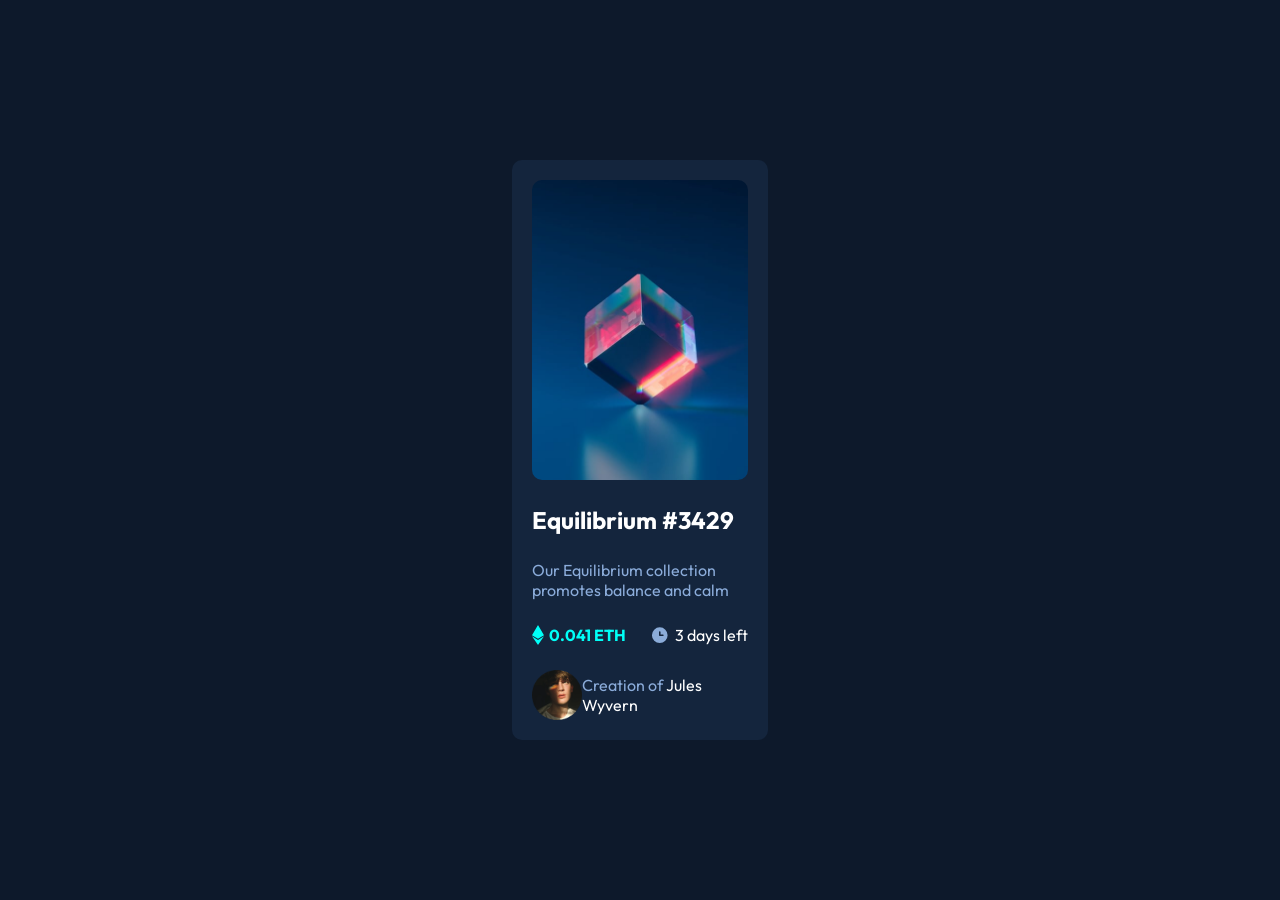
==== nft-preview-card-component-main/index.html @ 5d99151c "frontend mentor tasks redesign" ====
<!DOCTYPE html>
<html lang="en">
<head>
  <meta charset="UTF-8">
  <meta name="viewport" content="width=device-width, initial-scale=1.0">
  <link rel="icon" type="image/png" sizes="32x32" href="./images/favicon-32x32.png">
  <link rel="stylesheet" href="./index.css">
  <title>Frontend Mentor | NFT preview card component</title>
</head>
<body>

  <section class="nft-card">
    <img src="./images/image-equilibrium.jpg" alt="">
    
    <p class="nft-title">Equilibrium #3429</p>
    <span class="nft-description">Our Equilibrium collection promotes balance and calm</span>
    <div class="status">
      <div class="flex-items green">
        <img class="icon" src="./images/icon-ethereum.svg" alt="">
        <span>0.041 ETH</span>
      </div>
      
      <div class="flex-items">
        <img class="icon" src="./images/icon-clock.svg" alt="">
        <span>3 days left</span>
      </div>
    </div>
    
    <div class="attribution">
      <img class="avatar-img" src="./images/image-avatar.png" alt="">
      <p><span class="grey-text">Creation of</span> Jules Wyvern</p>
    </div>
  </section>


</body>
</html>


<!--Equilibrium #3429-->

<!--Our Equilibrium collection promotes balance and calm.-->

<!--0.041 ETH-->
<!--3 days left-->

<!--Creation of Jules Wyvern-->
---- nft-preview-card-component-main/index.css ----
@import url('https://fonts.googleapis.com/css2?family=Outfit:wght@100..900&display=swap');

:root {
    --blue-500: hsl(215, 51%, 70%);
    --cyan-400: hsl(178, 100%, 50%);
    --blue-950: hsl(217, 54%, 11%);
    --blue-900: hsl(216, 50%, 16%);
    --blue-800: hsl(215, 32%, 27%);
    --white: hsl(0, 0%, 100%);
}


*{
    margin: 0;
    padding: 0;
    box-sizing: border-box;
}

body{
    font-family: 'Outfit', sans-serif;
    font-size: 16px;
    display: flex;
    align-items: center;
    justify-content: center;
    background-color: var(--blue-950);
    height: 100vh;
}

img{
    height: 300px;
    object-fit: cover;
    width: 100%;
    border-radius: 10px;
}

.nft-card{
    width: 20%;
    background-color: var(--blue-900);
    height: auto;
    padding: 20px;
    border-radius: 10px;
    overflow: hidden;
    display: flex;
    flex-direction: column;
    justify-content: center;
    color: var(--white);
    gap: 25px;
}

.nft-description{
    color: var(--blue-500);
}

.avatar-img{
    height: 50px;
    width: auto;
    object-fit: cover;
}

.attribution{
    display: flex;
    align-items: center;
    justify-content: space-between;
}

.grey-text{
    color: var(--blue-500);
}

.nft-title{
    font-size: 24px;
    font-weight: 700;
}

.flex-items{
    display: flex;
    align-items: center;
    gap: 5px;
}

.green{
    color: var(--cyan-400);
    font-weight: 700;
}

.icon{
    height: 20px;
    width: auto;
    object-fit: cover;
}

.status{
    display: flex;
    align-items: center;
    justify-content: space-between;
}
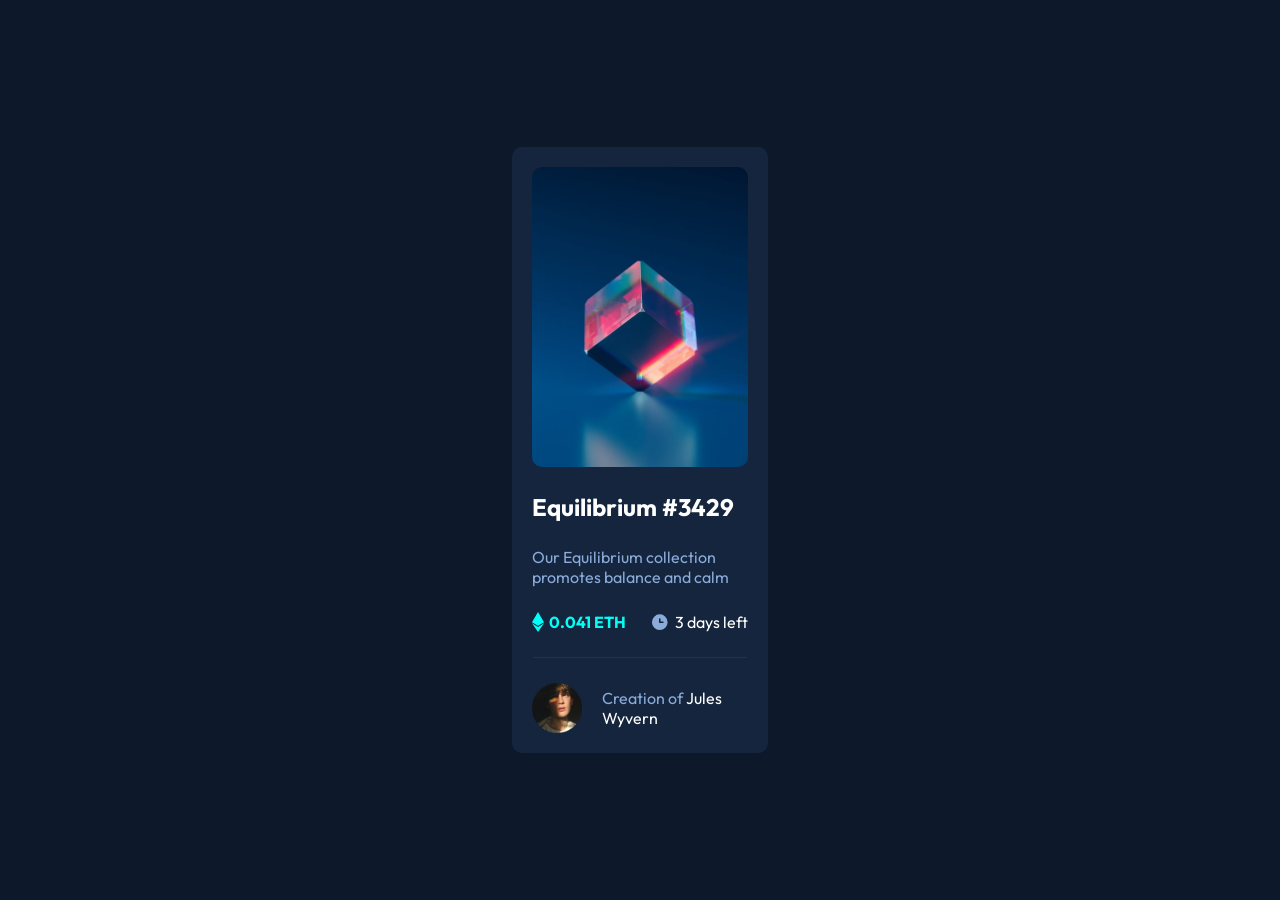
==== commit 4810659c: "fixed the mobile responsiveness for nft card frontend mentor task" ====
--- a/nft-preview-card-component-main/index.html
+++ b/nft-preview-card-component-main/index.html
@@ -25,6 +25,8 @@
         <span>3 days left</span>
       </div>
     </div>
+
+    <hr>
     
     <div class="attribution">
       <img class="avatar-img" src="./images/image-avatar.png" alt="">
--- a/nft-preview-card-component-main/index.css
+++ b/nft-preview-card-component-main/index.css
@@ -24,6 +24,15 @@
     justify-content: center;
     background-color: var(--blue-950);
     height: 100vh;
+}
+
+hr {
+    height: 0.7px;
+    width: 99%;
+    margin: 0 auto;
+    background-color: var(--blue-800);
+    border: none;
+    opacity: 0.5;
 }
 
 img{
@@ -60,7 +69,7 @@
 .attribution{
     display: flex;
     align-items: center;
-    justify-content: space-between;
+    gap: 20px;
 }
 
 .grey-text{
@@ -93,4 +102,60 @@
     display: flex;
     align-items: center;
     justify-content: space-between;
+}
+
+/* Mobile Responsive - 430 screen width */
+@media screen and (max-width: 430px) {
+    body {
+        padding: 20px;
+        height: auto;
+        min-height: 100vh;
+    }
+
+    .nft-card {
+        width: 100%;
+        max-width: 375px;
+        padding: 20px;
+        gap: 20px;
+        border-radius: 15px;
+    }
+
+    .nft-title {
+        font-size: 20px;
+    }
+
+    .nft-description {
+        font-size: 15px;
+        line-height: 1.6;
+    }
+
+    .status {
+        flex-direction: row;
+        gap: 10px;
+    }
+
+    .flex-items {
+        gap: 5px;
+    }
+
+    .flex-items p {
+        font-size: 14px;
+    }
+
+    .green {
+        font-size: 14px;
+    }
+
+    .grey-text {
+        font-size: 14px;
+    }
+
+    .attribution p {
+        font-size: 14px;
+    }
+
+    .icon {
+        height: auto;
+        width: 16px;
+    }
 }
